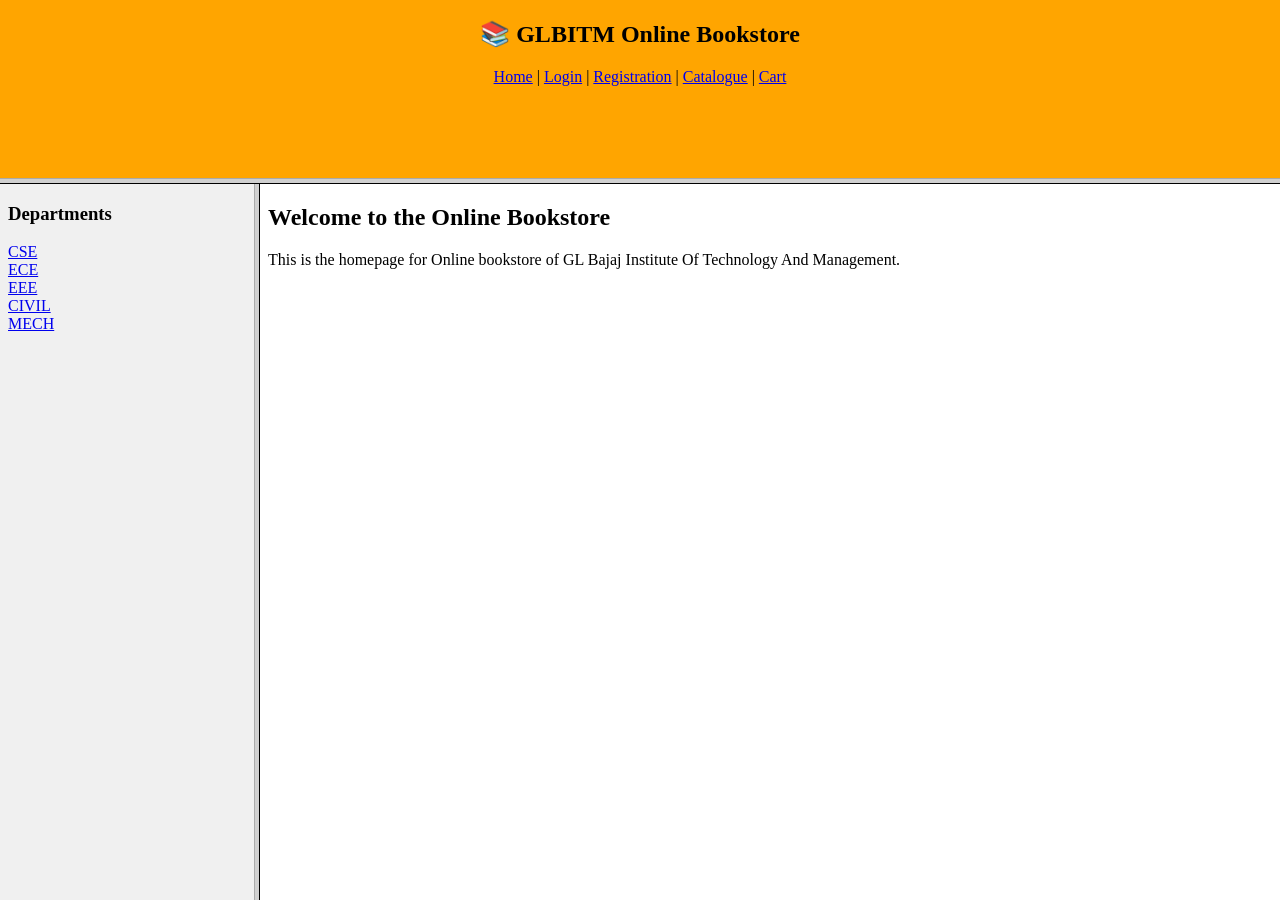
==== index.html @ 0122f527 "Add files via upload" ====
<!DOCTYPE html>
<html>
<head>
    <title>Online Bookstore - Homepage</title>
</head>
<frameset rows="20%,*">
    <!-- Top Frame -->
    <frame src="top.html" name="topFrame" scrolling="no" noresize>

    <!-- Below frames -->
    <frameset cols="20%,*">
        <frame src="left.html" name="leftFrame">
        <frame src="main.html" name="mainFrame">
    </frameset>
</frameset>
</html>
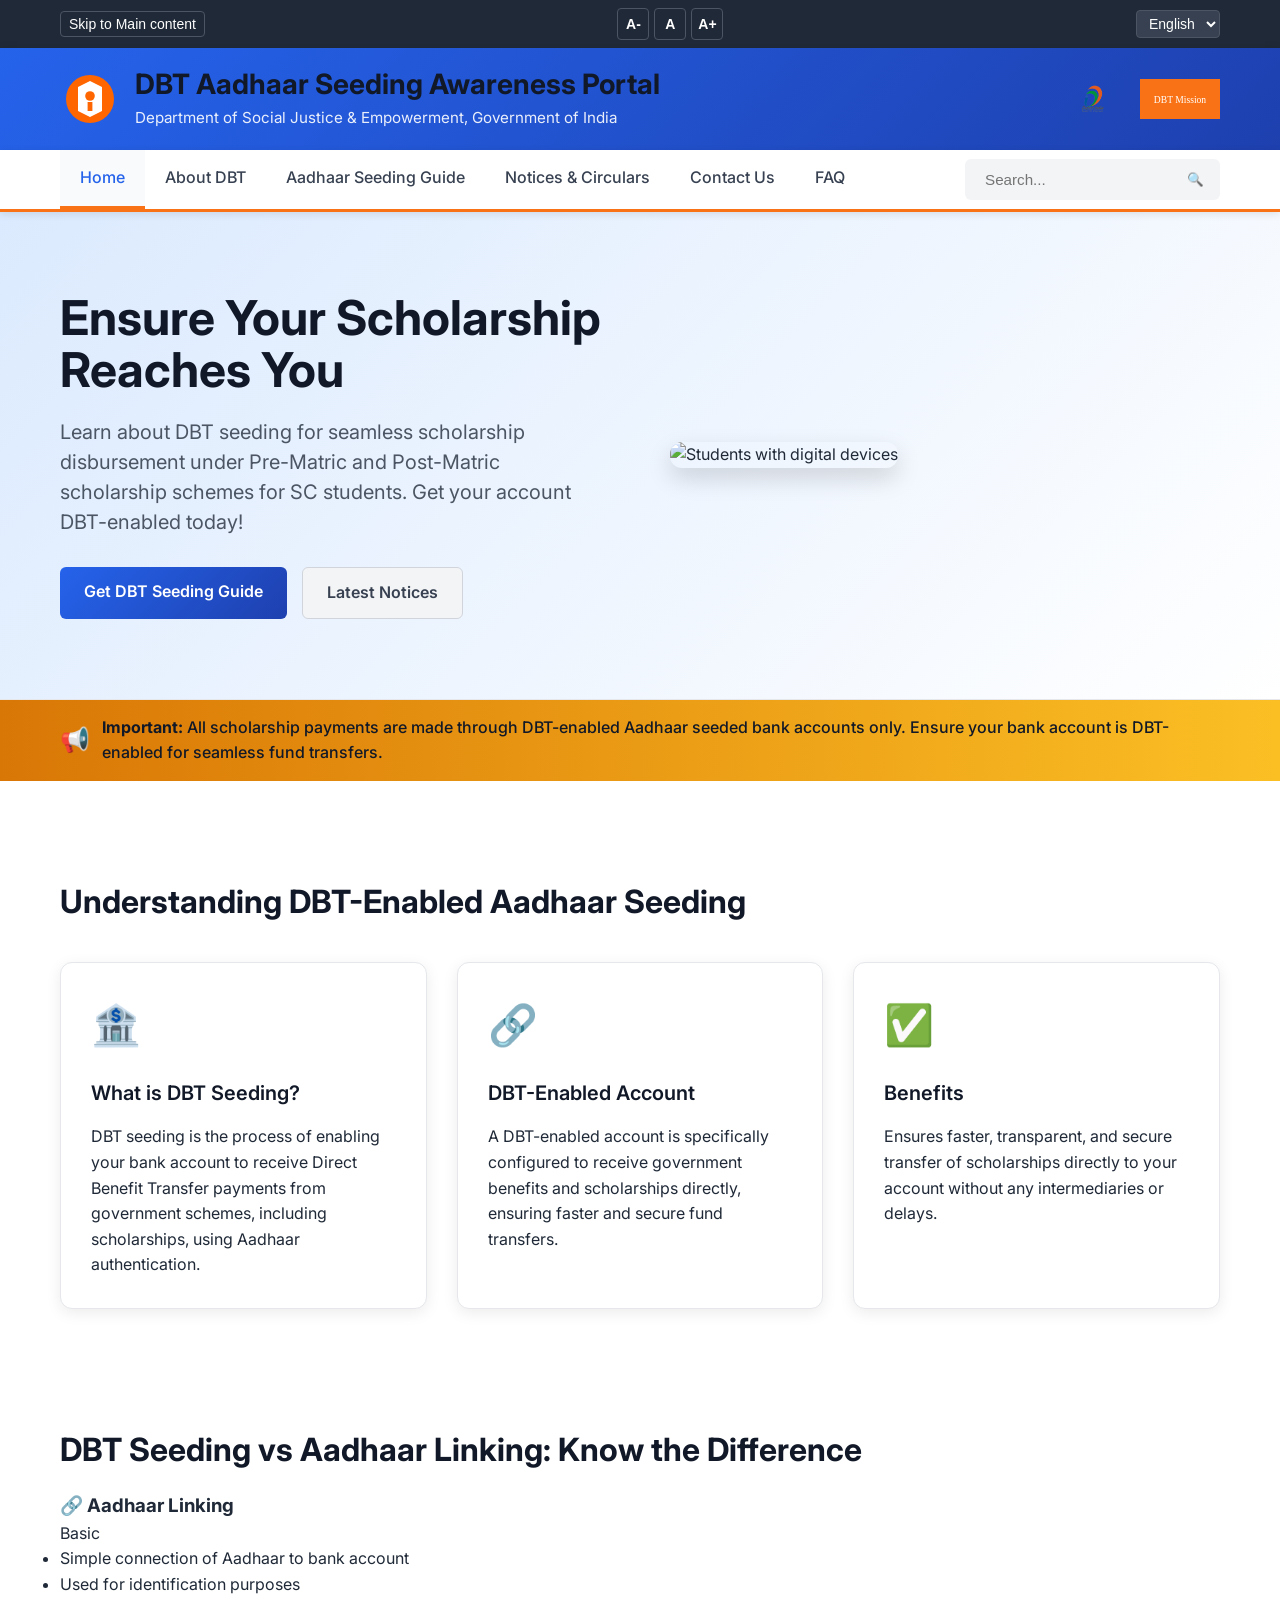
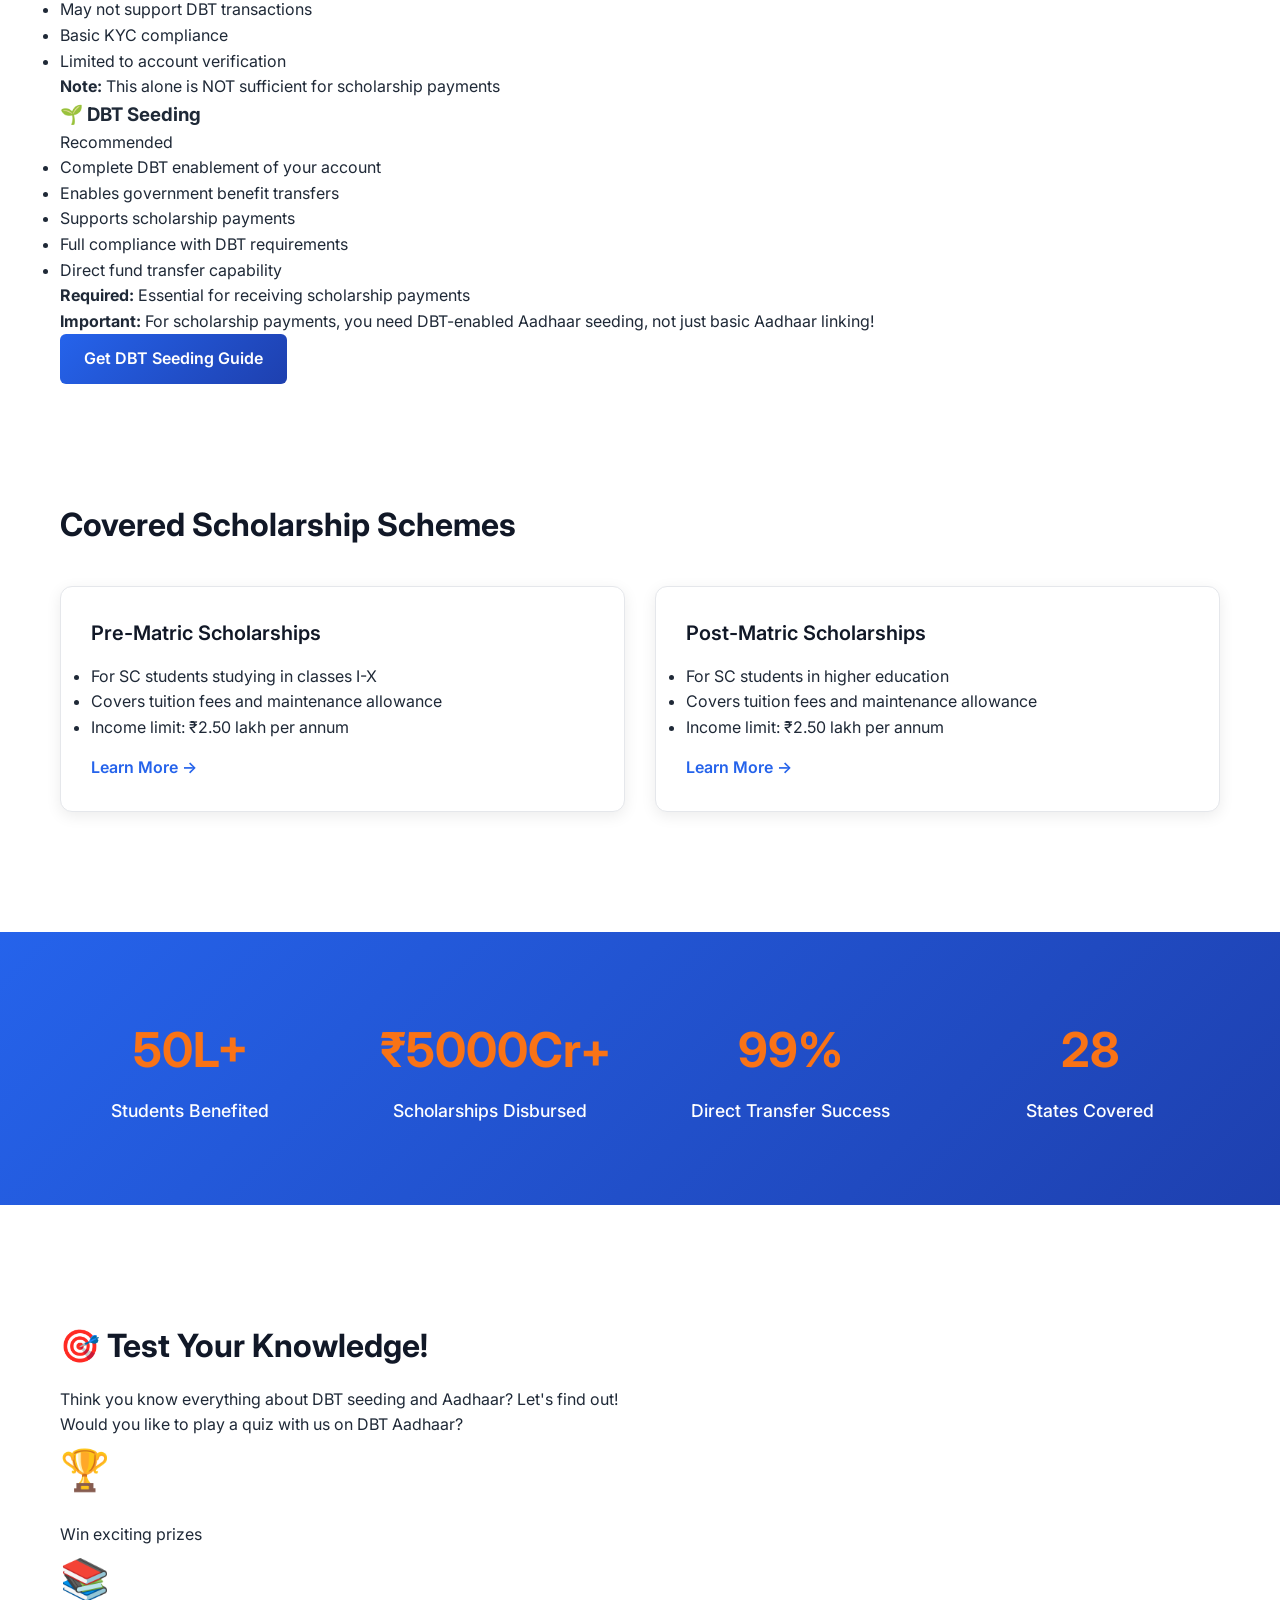
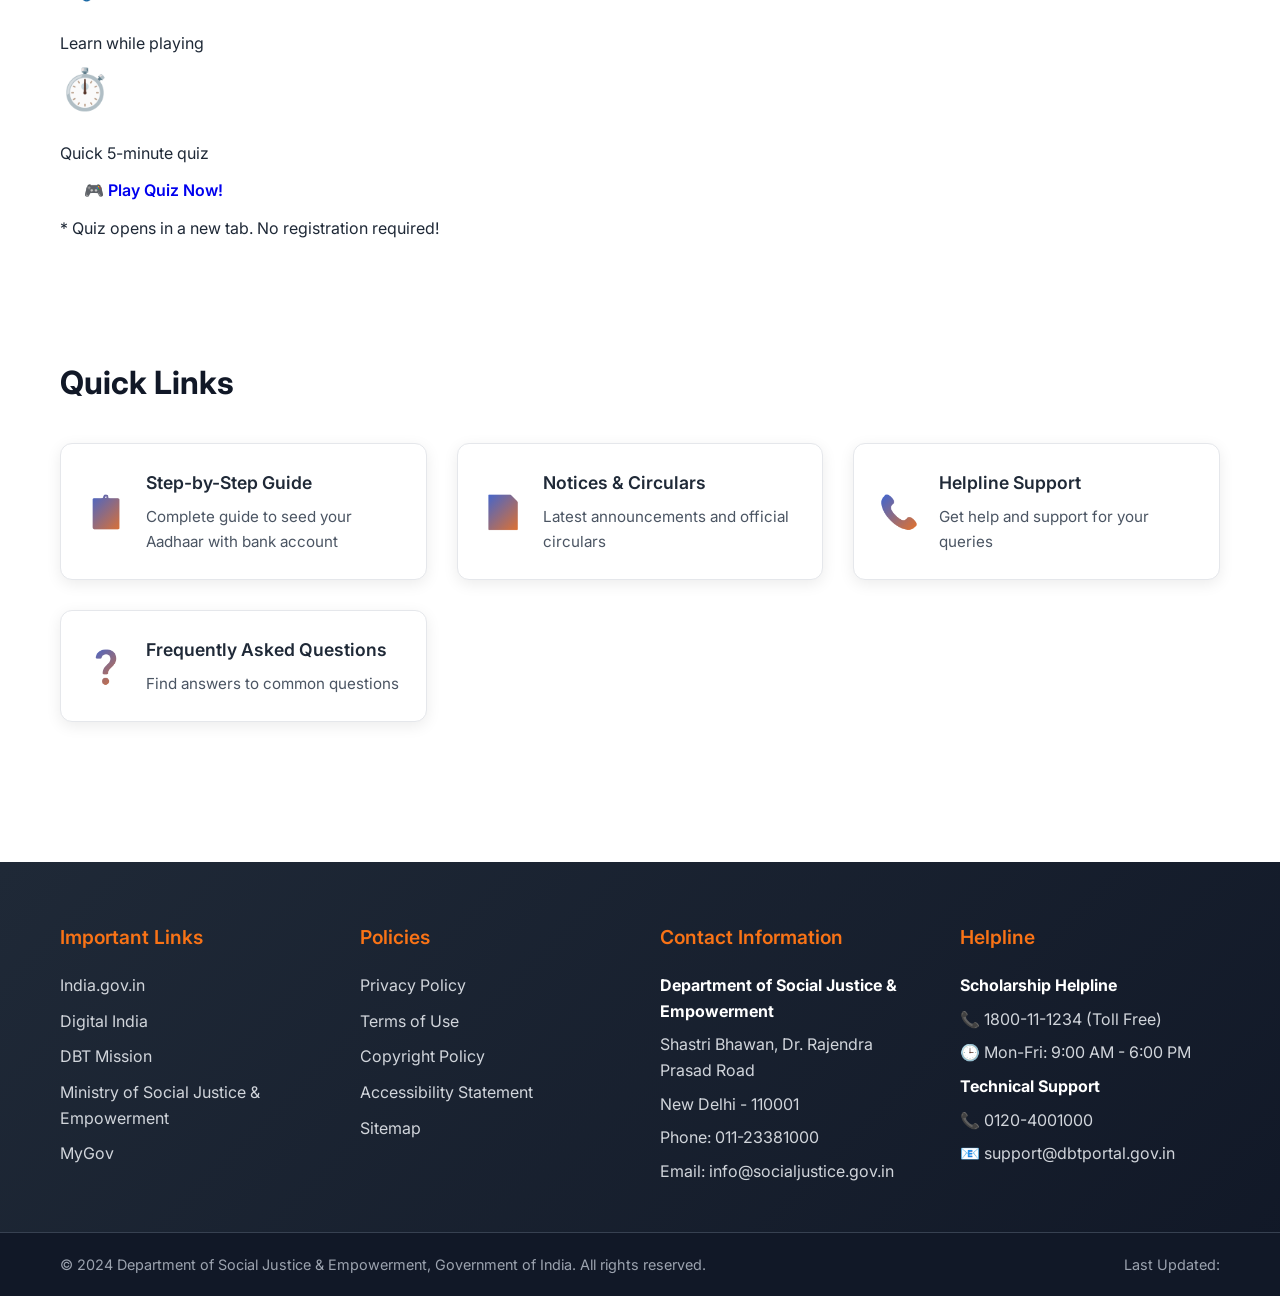
==== commit d18e9706: "Add files via upload" ====
--- a/index.html
+++ b/index.html
@@ -1,16 +1,369 @@
 <!DOCTYPE html>
-<html>
+<html lang="en">
 <head>
-    <title>Online Bookstore - Homepage</title>
+    <meta charset="UTF-8">
+    <meta name="viewport" content="width=device-width, initial-scale=1.0">
+    <title>DBT Aadhaar Seeding Awareness Portal | Department of Social Justice & Empowerment</title>
+    <link rel="stylesheet" href="styles.css">
+    <link href="https://fonts.googleapis.com/css2?family=Inter:wght@300;400;500;600;700&display=swap" rel="stylesheet">
+    <link rel="icon" href="data:image/svg+xml,<svg xmlns='http://www.w3.org/2000/svg' viewBox='0 0 100 100'><text y='.9em' font-size='90'>🏛️</text></svg>">
 </head>
-<frameset rows="20%,*">
-    <!-- Top Frame -->
-    <frame src="top.html" name="topFrame" scrolling="no" noresize>
-
-    <!-- Below frames -->
-    <frameset cols="20%,*">
-        <frame src="left.html" name="leftFrame">
-        <frame src="main.html" name="mainFrame">
-    </frameset>
-</frameset>
-</html>
+<body>
+    <!-- Accessibility Bar -->
+    <div class="accessibility-bar">
+        <div class="container">
+            <div class="accessibility-controls">
+                <button onclick="skipToContent()">Skip to Main content</button>
+                <div class="font-controls">
+                    <button onclick="changeFontSize('small')" class="font-btn">A-</button>
+                    <button onclick="changeFontSize('normal')" class="font-btn">A</button>
+                    <button onclick="changeFontSize('large')" class="font-btn">A+</button>
+                </div>
+                <div class="language-selector">
+                    <select onchange="translatePage(this.value)" id="languageSelect">
+                        <option value="en">English</option>
+                        <option value="hi">हिन्दी</option>
+                        <option value="bn">বাংলা</option>
+                        <option value="ta">தமிழ்</option>
+                    </select>
+                </div>
+            </div>
+        </div>
+    </div>
+
+    <!-- Header -->
+    <header class="main-header">
+        <div class="container">
+            <div class="header-content">
+                <div class="logo-section">
+                    <img src="data:image/svg+xml,<svg xmlns='http://www.w3.org/2000/svg' viewBox='0 0 100 100'><circle cx='50' cy='50' r='40' fill='%23ff6600'/><path d='M30 30 L50 20 L70 30 L70 70 L50 80 L30 70 Z' fill='white'/><circle cx='50' cy='45' r='8' fill='%23ff6600'/><rect x='46' y='55' width='8' height='15' fill='%23ff6600'/></svg>" alt="Emblem of India" class="emblem">
+                    <div class="site-title">
+                        <h1>DBT Aadhaar Seeding Awareness Portal</h1>
+                        <p>Department of Social Justice & Empowerment, Government of India</p>
+                    </div>
+                </div>
+                <div class="header-logos">
+                    <img src="digi.webp" alt="Digital India" class="gov-logo" style="height:40px;vertical-align:middle;margin-right:12px;">
+                    <img src="data:image/svg+xml,<svg xmlns='http://www.w3.org/2000/svg' viewBox='0 0 100 50'><rect width='100' height='50' fill='%23f97316'/><text x='50' y='30' text-anchor='middle' fill='white' font-size='12'>DBT Mission</text></svg>" alt="DBT Mission" class="gov-logo">
+                </div>
+            </div>
+        </div>
+    </header>
+
+    <!-- Navigation -->
+    <nav class="main-nav">
+        <div class="container">
+            <ul class="nav-links">
+                <li><a href="index.html" class="active">Home</a></li>
+                <li><a href="about.html">About DBT</a></li>
+                <li><a href="guide.html">Aadhaar Seeding Guide</a></li>
+                <li><a href="notices.html">Notices & Circulars</a></li>
+                <li><a href="contact.html">Contact Us</a></li>
+                <li><a href="faq.html">FAQ</a></li>
+            </ul>
+            <div class="search-container">
+                <input type="text" id="searchInput" placeholder="Search..." onkeypress="handleSearch(event)">
+                <button onclick="performSearch()">🔍</button>
+            </div>
+        </div>
+    </nav>
+
+    <!-- Main Content -->
+    <main id="main-content" class="main-content">
+        <!-- Hero Section -->
+        <section class="hero-section">
+            <div class="container">
+                <div class="hero-content">
+                    <div class="hero-text">
+                        <h1>Ensure Your Scholarship Reaches You</h1>
+                        <p class="hero-subtitle">Learn about DBT seeding for seamless scholarship disbursement under Pre-Matric and Post-Matric scholarship schemes for SC students. Get your account DBT-enabled today!</p>
+                        <div class="hero-buttons">
+                            <a href="guide.html" class="btn btn-primary">Get DBT Seeding Guide</a>
+                            <a href="notices.html" class="btn btn-secondary">Latest Notices</a>
+                        </div>
+                    </div>
+                    <div class="hero-image">
+                        <img src="https://images.pexels.com/photos/5428836/pexels-photo-5428836.jpeg?auto=compress&cs=tinysrgb&w=600" alt="Students with digital devices" class="hero-img">
+                    </div>
+                </div>
+            </div>
+        </section>
+
+        <!-- Important Notice -->
+        <section class="notice-banner">
+            <div class="container">
+                <div class="notice-content">
+                    <span class="notice-icon">📢</span>
+                    <div class="notice-text">
+                        <strong>Important:</strong> All scholarship payments are made through DBT-enabled Aadhaar seeded bank accounts only. Ensure your bank account is DBT-enabled for seamless fund transfers.
+                    </div>
+                </div>
+            </div>
+        </section>
+
+        <!-- Key Information -->
+        <section class="key-info-section">
+            <div class="container">
+                <h2>Understanding DBT-Enabled Aadhaar Seeding</h2>
+                <div class="info-grid">
+                    <div class="info-card">
+                        <div class="card-icon">🏦</div>
+                        <h3>What is DBT Seeding?</h3>
+                        <p>DBT seeding is the process of enabling your bank account to receive Direct Benefit Transfer payments from government schemes, including scholarships, using Aadhaar authentication.</p>
+                    </div>
+                    <div class="info-card">
+                        <div class="card-icon">🔗</div>
+                        <h3>DBT-Enabled Account</h3>
+                        <p>A DBT-enabled account is specifically configured to receive government benefits and scholarships directly, ensuring faster and secure fund transfers.</p>
+                    </div>
+                    <div class="info-card">
+                        <div class="card-icon">✅</div>
+                        <h3>Benefits</h3>
+                        <p>Ensures faster, transparent, and secure transfer of scholarships directly to your account without any intermediaries or delays.</p>
+                    </div>
+                </div>
+            </div>
+        </section>
+
+        <!-- Comparison Section -->
+        <section class="comparison-section">
+            <div class="container">
+                <h2>DBT Seeding vs Aadhaar Linking: Know the Difference</h2>
+                <div class="comparison-grid">
+                    <div class="comparison-card">
+                        <div class="comparison-header">
+                            <h3>🔗 Aadhaar Linking</h3>
+                            <span class="comparison-badge basic">Basic</span>
+                        </div>
+                        <div class="comparison-content">
+                            <ul>
+                                <li>Simple connection of Aadhaar to bank account</li>
+                                <li>Used for identification purposes</li>
+                                <li>May not support DBT transactions</li>
+                                <li>Basic KYC compliance</li>
+                                <li>Limited to account verification</li>
+                            </ul>
+                            <div class="comparison-note">
+                                <strong>Note:</strong> This alone is NOT sufficient for scholarship payments
+                            </div>
+                        </div>
+                    </div>
+                    <div class="comparison-card featured">
+                        <div class="comparison-header">
+                            <h3>🌱 DBT Seeding</h3>
+                            <span class="comparison-badge recommended">Recommended</span>
+                        </div>
+                        <div class="comparison-content">
+                            <ul>
+                                <li>Complete DBT enablement of your account</li>
+                                <li>Enables government benefit transfers</li>
+                                <li>Supports scholarship payments</li>
+                                <li>Full compliance with DBT requirements</li>
+                                <li>Direct fund transfer capability</li>
+                            </ul>
+                            <div class="comparison-note">
+                                <strong>Required:</strong> Essential for receiving scholarship payments
+                            </div>
+                        </div>
+                    </div>
+                </div>
+                <div class="comparison-cta">
+                    <p><strong>Important:</strong> For scholarship payments, you need DBT-enabled Aadhaar seeding, not just basic Aadhaar linking!</p>
+                    <a href="guide.html" class="btn btn-primary">Get DBT Seeding Guide</a>
+                </div>
+            </div>
+        </section>
+
+        <!-- Scholarship Schemes -->
+        <section class="schemes-section">
+            <div class="container">
+                <h2>Covered Scholarship Schemes</h2>
+                <div class="schemes-grid">
+                    <div class="scheme-card">
+                        <h3>Pre-Matric Scholarships</h3>
+                        <ul>
+                            <li>For SC students studying in classes I-X</li>
+                            <li>Covers tuition fees and maintenance allowance</li>
+                            <li>Income limit: ₹2.50 lakh per annum</li>
+                        </ul>
+                        <a href="guide.html" class="scheme-link">Learn More →</a>
+                    </div>
+                    <div class="scheme-card">
+                        <h3>Post-Matric Scholarships</h3>
+                        <ul>
+                            <li>For SC students in higher education</li>
+                            <li>Covers tuition fees and maintenance allowance</li>
+                            <li>Income limit: ₹2.50 lakh per annum</li>
+                        </ul>
+                        <a href="guide.html" class="scheme-link">Learn More →</a>
+                    </div>
+                </div>
+            </div>
+        </section>
+
+        <!-- Statistics -->
+        <section class="stats-section">
+            <div class="container">
+                <div class="stats-grid">
+                    <div class="stat-item">
+                        <div class="stat-number">50L+</div>
+                        <div class="stat-label">Students Benefited</div>
+                    </div>
+                    <div class="stat-item">
+                        <div class="stat-number">₹5000Cr+</div>
+                        <div class="stat-label">Scholarships Disbursed</div>
+                    </div>
+                    <div class="stat-item">
+                        <div class="stat-number">99%</div>
+                        <div class="stat-label">Direct Transfer Success</div>
+                    </div>
+                    <div class="stat-item">
+                        <div class="stat-number">28</div>
+                        <div class="stat-label">States Covered</div>
+                    </div>
+                </div>
+            </div>
+        </section>
+
+        <!-- Fun Quiz Section -->
+        <section class="quiz-section">
+            <div class="container">
+                <div class="quiz-content">
+                        <h2>🎯 Test Your Knowledge!</h2>
+                        <p>Think you know everything about DBT seeding and Aadhaar? Let's find out!</p>
+                        <p class="quiz-subtitle">Would you like to play a quiz with us on DBT Aadhaar?</p>
+                        <div class="quiz-features">
+                            <div class="feature-item">
+                                <span class="feature-icon">🏆</span>
+                    <div class="quiz-action">
+                                <span>Win exciting prizes</span>
+                            </div>
+                            <div class="feature-item">
+                                <span class="feature-icon">📚</span>
+                                <span>Learn while playing</span>
+                            </div>
+                            <div class="feature-item">
+                                <span class="feature-icon">⏱️</span>
+                                <span>Quick 5-minute quiz</span>
+                            </div>
+                        </div>
+                    </div>
+                    <div class="quiz-action">
+                        <a href="quiz.html" target="_blank" class="btn btn-quiz">
+                            <span class="btn-icon">🎮</span>
+                            <span class="btn-text">Play Quiz Now!</span>
+                        </a>
+                        <p class="quiz-note">* Quiz opens in a new tab. No registration required!</p>
+                    </div>
+                </div>
+            </div>
+        </section>
+
+        <!-- Quick Links -->
+        <section class="quick-links-section">
+            <div class="container">
+                <h2>Quick Links</h2>
+                <div class="links-grid">
+                    <a href="guide.html" class="quick-link">
+                        <div class="link-icon">📋</div>
+                        <div class="link-content">
+                            <h3>Step-by-Step Guide</h3>
+                            <p>Complete guide to seed your Aadhaar with bank account</p>
+                        </div>
+                    </a>
+                    <a href="notices.html" class="quick-link">
+                        <div class="link-icon">📄</div>
+                        <div class="link-content">
+                            <h3>Notices & Circulars</h3>
+                            <p>Latest announcements and official circulars</p>
+                        </div>
+                    </a>
+                    <a href="contact.html" class="quick-link">
+                        <div class="link-icon">📞</div>
+                        <div class="link-content">
+                            <h3>Helpline Support</h3>
+                            <p>Get help and support for your queries</p>
+                        </div>
+                    </a>
+                    <a href="faq.html" class="quick-link">
+                        <div class="link-icon">❓</div>
+                        <div class="link-content">
+                            <h3>Frequently Asked Questions</h3>
+                            <p>Find answers to common questions</p>
+                        </div>
+                    </a>
+                </div>
+            </div>
+        </section>
+        <!-- Chatbot Integration -->
+    <script src="https://www.gstatic.com/dialogflow-console/fast/messenger/bootstrap.js?v=1"></script>
+<df-messenger
+  intent="WELCOME"
+  chat-title="DBT_BOT"
+  agent-id="0afcacfc-bba6-404a-b5b9-d76e08e4daf5"
+  language-code="en"
+></df-messenger>
+    </main>
+    
+    <!-- Footer -->
+    <footer class="main-footer">
+        <div class="footer-top">
+            <div class="container">
+                <div class="footer-grid">
+                    <div class="footer-section">
+                        <h3>Important Links</h3>
+                        <ul>
+                            <li><a href="https://www.india.gov.in">India.gov.in</a></li>
+                            <li><a href="https://digitalindia.gov.in">Digital India</a></li>
+                            <li><a href="https://dbtbharat.gov.in">DBT Mission</a></li>
+                            <li><a href="https://socialjustice.gov.in">Ministry of Social Justice & Empowerment</a></li>
+                            <li><a href="https://www.mygov.in">MyGov</a></li>
+                        </ul>
+                    </div>
+                    <div class="footer-section">
+                        <h3>Policies</h3>
+                        <ul>
+                            <li><a href="#">Privacy Policy</a></li>
+                            <li><a href="#">Terms of Use</a></li>
+                            <li><a href="#">Copyright Policy</a></li>
+                            <li><a href="#">Accessibility Statement</a></li>
+                            <li><a href="#">Sitemap</a></li>
+                        </ul>
+                    </div>
+                    <div class="footer-section">
+                        <h3>Contact Information</h3>
+                        <div class="contact-info">
+                            <p><strong>Department of Social Justice & Empowerment</strong></p>
+                            <p>Shastri Bhawan, Dr. Rajendra Prasad Road</p>
+                            <p>New Delhi - 110001</p>
+                            <p>Phone: 011-23381000</p>
+                            <p>Email: info@socialjustice.gov.in</p>
+                        </div>
+                    </div>
+                    <div class="footer-section">
+                        <h3>Helpline</h3>
+                        <div class="helpline-info">
+                            <p><strong>Scholarship Helpline</strong></p>
+                            <p>📞 1800-11-1234 (Toll Free)</p>
+                            <p>🕒 Mon-Fri: 9:00 AM - 6:00 PM</p>
+                            <p><strong>Technical Support</strong></p>
+                            <p>📞 0120-4001000</p>
+                            <p>📧 support@dbtportal.gov.in</p>
+                        </div>
+                    </div>
+                </div>
+            </div>
+        </div>
+        <div class="footer-bottom">
+            <div class="container">
+                <div class="footer-bottom-content">
+                    <p>&copy; 2024 Department of Social Justice & Empowerment, Government of India. All rights reserved.</p>
+                    <p>Last Updated: <span id="lastUpdated"></span></p>
+                </div>
+            </div>
+        </div>
+    </footer>
+
+    <script src="script.js"></script>
+</body>
+</html>
--- a/styles.css
+++ b/styles.css
@@ -0,0 +1,1759 @@
+/* Reset and Base Styles */
+* {
+    margin: 0;
+    padding: 0;
+    box-sizing: border-box;
+}
+
+:root {
+    --primary-blue: #2563eb;
+    --primary-orange: #f97316;
+    --dark-blue: #1e40af;
+    --light-blue: #dbeafe;
+    --success-green: #059669;
+    --warning-yellow: #d97706;
+    --error-red: #dc2626;
+    --gray-50: #f9fafb;
+    --gray-100: #f3f4f6;
+    --gray-200: #e5e7eb;
+    --gray-300: #d1d5db;
+    --gray-400: #9ca3af;
+    --gray-500: #6b7280;
+    --gray-600: #4b5563;
+    --gray-700: #374151;
+    --gray-800: #1f2937;
+    --gray-900: #111827;
+}
+
+html {
+    scroll-behavior: smooth;
+    font-size: 16px;
+}
+
+body {
+    font-family: 'Inter', -apple-system, BlinkMacSystemFont, 'Segoe UI', Roboto, sans-serif;
+    line-height: 1.6;
+    color: var(--gray-800);
+    background-color: #ffffff;
+    font-size: 1rem;
+    transition: font-size 0.3s ease;
+}
+
+/* Font Size Controls */
+body.font-small { font-size: 0.875rem; }
+body.font-normal { font-size: 1rem; }
+body.font-large { font-size: 1.125rem; }
+
+.container {
+    max-width: 1200px;
+    margin: 0 auto;
+    padding: 0 20px;
+}
+
+/* Accessibility Bar */
+.accessibility-bar {
+    background-color: var(--gray-800);
+    color: white;
+    padding: 8px 0;
+    font-size: 0.875rem;
+}
+
+.accessibility-controls {
+    display: flex;
+    justify-content: space-between;
+    align-items: center;
+    flex-wrap: wrap;
+    gap: 15px;
+}
+
+.accessibility-controls button {
+    background: none;
+    border: 1px solid var(--gray-600);
+    color: white;
+    padding: 4px 8px;
+    cursor: pointer;
+    border-radius: 4px;
+    font-size: 0.875rem;
+    transition: all 0.3s ease;
+}
+
+.accessibility-controls button:hover {
+    background-color: var(--gray-700);
+}
+
+.font-controls {
+    display: flex;
+    gap: 5px;
+}
+
+.font-btn {
+    width: 32px;
+    height: 32px;
+    display: flex;
+    align-items: center;
+    justify-content: center;
+    font-weight: 600;
+}
+
+.language-selector select {
+    background-color: var(--gray-700);
+    border: 1px solid var(--gray-600);
+    color: white;
+    padding: 4px 8px;
+    border-radius: 4px;
+    font-size: 0.875rem;
+}
+
+/* Header */
+.main-header {
+    background: linear-gradient(135deg, var(--primary-blue) 0%, var(--dark-blue) 100%);
+    color: white;
+    padding: 20px 0;
+    box-shadow: 0 2px 10px rgba(0,0,0,0.1);
+}
+
+.header-content {
+    display: flex;
+    justify-content: space-between;
+    align-items: center;
+    flex-wrap: wrap;
+    gap: 20px;
+}
+
+.logo-section {
+    display: flex;
+    align-items: center;
+    gap: 15px;
+}
+
+.emblem {
+    width: 60px;
+    height: 60px;
+    object-fit: contain;
+}
+
+.site-title h1 {
+    font-size: 1.75rem;
+    font-weight: 700;
+    margin-bottom: 4px;
+    line-height: 1.2;
+}
+
+.site-title p {
+    font-size: 0.95rem;
+    opacity: 0.9;
+    font-weight: 400;
+}
+
+.header-logos {
+    display: flex;
+    gap: 15px;
+    align-items: center;
+}
+
+.gov-logo {
+    height: 40px;
+    object-fit: contain;
+}
+
+/* Navigation */
+.main-nav {
+    background-color: white;
+    border-bottom: 3px solid var(--primary-orange);
+    box-shadow: 0 2px 8px rgba(0,0,0,0.1);
+    position: sticky;
+    top: 0;
+    z-index: 100;
+}
+
+.main-nav .container {
+    display: flex;
+    justify-content: space-between;
+    align-items: center;
+    padding: 0 20px;
+}
+
+.nav-links {
+    display: flex;
+    list-style: none;
+    margin: 0;
+    padding: 0;
+}
+
+.nav-links li {
+    position: relative;
+}
+
+.nav-links a {
+    display: block;
+    padding: 15px 20px;
+    text-decoration: none;
+    color: var(--gray-700);
+    font-weight: 500;
+    transition: all 0.3s ease;
+    border-bottom: 3px solid transparent;
+}
+
+.nav-links a:hover,
+.nav-links a.active {
+    color: var(--primary-blue);
+    border-bottom-color: var(--primary-orange);
+    background-color: var(--gray-50);
+}
+
+.search-container {
+    display: flex;
+    align-items: center;
+    background-color: var(--gray-100);
+    border-radius: 6px;
+    padding: 8px 12px;
+    min-width: 250px;
+}
+
+.search-container input {
+    border: none;
+    background: none;
+    outline: none;
+    flex: 1;
+    padding: 4px 8px;
+    font-size: 0.95rem;
+}
+
+.search-container button {
+    background: none;
+    border: none;
+    cursor: pointer;
+    padding: 4px;
+    color: var(--gray-600);
+}
+
+/* Breadcrumb */
+.breadcrumb {
+    background-color: var(--gray-100);
+    padding: 12px 0;
+    font-size: 0.875rem;
+}
+
+.breadcrumb a {
+    color: var(--primary-blue);
+    text-decoration: none;
+}
+
+.breadcrumb a:hover {
+    text-decoration: underline;
+}
+
+/* Main Content */
+.main-content {
+    min-height: 60vh;
+    padding: 0;
+}
+
+/* Hero Section */
+.hero-section {
+    background: linear-gradient(135deg, var(--light-blue) 0%, #ffffff 100%);
+    padding: 80px 0;
+    border-bottom: 1px solid var(--gray-200);
+}
+
+.hero-content {
+    display: grid;
+    grid-template-columns: 1fr 1fr;
+    gap: 60px;
+    align-items: center;
+}
+
+.hero-text h1 {
+    font-size: 3rem;
+    font-weight: 700;
+    color: var(--gray-900);
+    margin-bottom: 20px;
+    line-height: 1.1;
+}
+
+.hero-subtitle {
+    font-size: 1.25rem;
+    color: var(--gray-600);
+    margin-bottom: 30px;
+    line-height: 1.5;
+}
+
+.hero-buttons {
+    display: flex;
+    gap: 15px;
+    flex-wrap: wrap;
+}
+
+.hero-img {
+    width: 100%;
+    height: auto;
+    border-radius: 12px;
+    box-shadow: 0 10px 25px rgba(0,0,0,0.15);
+}
+
+/* Notice Banner */
+.notice-banner {
+    background: linear-gradient(90deg, var(--warning-yellow) 0%, #fbbf24 100%);
+    padding: 15px 0;
+    margin-bottom: 40px;
+}
+
+.notice-content {
+    display: flex;
+    align-items: center;
+    gap: 12px;
+    color: var(--gray-900);
+}
+
+.notice-icon {
+    font-size: 1.5rem;
+}
+
+.notice-text {
+    flex: 1;
+    font-weight: 500;
+}
+
+/* Buttons */
+.btn {
+    display: inline-block;
+    padding: 12px 24px;
+    border-radius: 6px;
+    text-decoration: none;
+    font-weight: 600;
+    text-align: center;
+    cursor: pointer;
+    border: none;
+    transition: all 0.3s ease;
+    font-size: 1rem;
+}
+
+.btn-primary {
+    background: linear-gradient(135deg, var(--primary-blue) 0%, var(--dark-blue) 100%);
+    color: white;
+}
+
+.btn-primary:hover {
+    transform: translateY(-2px);
+    box-shadow: 0 8px 20px rgba(37,99,235,0.3);
+}
+
+.btn-secondary {
+    background-color: var(--gray-100);
+    color: var(--gray-700);
+    border: 1px solid var(--gray-300);
+}
+
+.btn-secondary:hover {
+    background-color: var(--gray-200);
+    transform: translateY(-1px);
+}
+
+.btn-outline {
+    background: none;
+    color: var(--primary-blue);
+    border: 2px solid var(--primary-blue);
+}
+
+.btn-outline:hover {
+    background-color: var(--primary-blue);
+    color: white;
+}
+
+/* Cards and Grids */
+.info-grid,
+.schemes-grid,
+.features-grid,
+.links-grid {
+    display: grid;
+    gap: 30px;
+    margin-top: 40px;
+}
+
+.info-grid {
+    grid-template-columns: repeat(auto-fit, minmax(300px, 1fr));
+}
+
+.schemes-grid {
+    grid-template-columns: repeat(auto-fit, minmax(400px, 1fr));
+}
+
+.features-grid {
+    grid-template-columns: repeat(auto-fit, minmax(250px, 1fr));
+}
+
+.links-grid {
+    grid-template-columns: repeat(auto-fit, minmax(280px, 1fr));
+}
+
+.info-card,
+.scheme-card,
+.feature-card {
+    background: white;
+    border-radius: 12px;
+    padding: 30px;
+    box-shadow: 0 4px 15px rgba(0,0,0,0.08);
+    transition: all 0.3s ease;
+    border: 1px solid var(--gray-200);
+}
+
+.info-card:hover,
+.scheme-card:hover,
+.feature-card:hover {
+    transform: translateY(-4px);
+    box-shadow: 0 8px 25px rgba(0,0,0,0.12);
+}
+
+.card-icon,
+.feature-icon {
+    font-size: 2.5rem;
+    margin-bottom: 20px;
+    display: block;
+}
+
+.info-card h3,
+.scheme-card h3,
+.feature-card h3 {
+    font-size: 1.25rem;
+    font-weight: 600;
+    color: var(--gray-900);
+    margin-bottom: 15px;
+}
+
+.scheme-link {
+    display: inline-block;
+    color: var(--primary-blue);
+    font-weight: 600;
+    text-decoration: none;
+    margin-top: 15px;
+    transition: color 0.3s ease;
+}
+
+.scheme-link:hover {
+    color: var(--dark-blue);
+}
+
+/* Statistics Section */
+.stats-section {
+    background: linear-gradient(135deg, var(--primary-blue) 0%, var(--dark-blue) 100%);
+    color: white;
+    padding: 60px 0;
+    margin: 60px 0;
+}
+
+.stats-grid {
+    display: grid;
+    grid-template-columns: repeat(auto-fit, minmax(200px, 1fr));
+    gap: 40px;
+    text-align: center;
+}
+
+.stat-item {
+    padding: 20px;
+}
+
+.stat-number {
+    font-size: 3rem;
+    font-weight: 700;
+    color: var(--primary-orange);
+    margin-bottom: 8px;
+}
+
+.stat-label {
+    font-size: 1.1rem;
+    font-weight: 500;
+}
+
+/* Quick Links */
+.quick-link {
+    display: flex;
+    align-items: center;
+    gap: 20px;
+    padding: 25px;
+    background: white;
+    border-radius: 12px;
+    box-shadow: 0 4px 15px rgba(0,0,0,0.08);
+    text-decoration: none;
+    color: var(--gray-800);
+    transition: all 0.3s ease;
+    border: 1px solid var(--gray-200);
+}
+
+.quick-link:hover {
+    transform: translateY(-3px);
+    box-shadow: 0 8px 25px rgba(0,0,0,0.12);
+    color: var(--gray-800);
+}
+
+.link-icon {
+    font-size: 2rem;
+    background: linear-gradient(135deg, var(--primary-blue) 0%, var(--primary-orange) 100%);
+    -webkit-background-clip: text;
+    -webkit-text-fill-color: transparent;
+    background-clip: text;
+    flex-shrink: 0;
+}
+
+.link-content h3 {
+    font-size: 1.1rem;
+    font-weight: 600;
+    margin-bottom: 8px;
+}
+
+.link-content p {
+    color: var(--gray-600);
+    font-size: 0.95rem;
+}
+
+/* Section Headers */
+h1, h2 {
+    color: var(--gray-900);
+    font-weight: 700;
+    margin-bottom: 20px;
+}
+
+h1 {
+    font-size: 2.5rem;
+    line-height: 1.2;
+}
+
+h2 {
+    font-size: 2rem;
+    line-height: 1.3;
+}
+
+section {
+    padding: 60px 0;
+}
+
+.key-info-section,
+.schemes-section,
+.quick-links-section {
+    padding: 60px 0;
+}
+
+/* Guide Page Styles */
+.guide-header {
+    text-align: center;
+    margin-bottom: 50px;
+}
+
+.guide-subtitle {
+    font-size: 1.2rem;
+    color: var(--gray-600);
+    max-width: 800px;
+    margin: 0 auto;
+}
+
+.important-box {
+    background: linear-gradient(135deg, #fef3c7 0%, #fed7aa 100%);
+    border: 1px solid #f59e0b;
+    border-radius: 12px;
+    padding: 30px;
+    margin: 40px 0;
+}
+
+.important-box h3 {
+    color: var(--warning-yellow);
+    font-size: 1.3rem;
+    margin-bottom: 15px;
+}
+
+.steps-container {
+    margin: 50px 0;
+}
+
+.step-item {
+    display: flex;
+    gap: 25px;
+    margin-bottom: 40px;
+    padding: 30px;
+    background: white;
+    border-radius: 12px;
+    box-shadow: 0 4px 15px rgba(0,0,0,0.08);
+    border: 1px solid var(--gray-200);
+}
+
+.step-number {
+    width: 50px;
+    height: 50px;
+    background: linear-gradient(135deg, var(--primary-blue) 0%, var(--primary-orange) 100%);
+    color: white;
+    border-radius: 50%;
+    display: flex;
+    align-items: center;
+    justify-content: center;
+    font-size: 1.5rem;
+    font-weight: 700;
+    flex-shrink: 0;
+}
+
+.step-content h3 {
+    font-size: 1.3rem;
+    color: var(--gray-900);
+    margin-bottom: 15px;
+}
+
+/* Alternative Methods and Verification */
+.alternative-methods,
+.verification-section {
+    margin: 60px 0;
+}
+
+.method-card,
+.verify-card {
+    background: white;
+    border-radius: 12px;
+    padding: 30px;
+    margin-bottom: 20px;
+    box-shadow: 0 4px 15px rgba(0,0,0,0.08);
+    border: 1px solid var(--gray-200);
+}
+
+.method-card h3,
+.verify-card h3 {
+    color: var(--primary-blue);
+    font-size: 1.2rem;
+    margin-bottom: 15px;
+}
+
+.verification-methods {
+    display: grid;
+    grid-template-columns: repeat(auto-fit, minmax(300px, 1fr));
+    gap: 25px;
+    margin-top: 30px;
+}
+
+/* Accordion Styles */
+.issue-accordion {
+    margin-top: 30px;
+}
+
+.accordion-item {
+    border: 1px solid var(--gray-200);
+    border-radius: 8px;
+    margin-bottom: 10px;
+    overflow: hidden;
+}
+
+.accordion-header {
+    padding: 20px;
+    background-color: var(--gray-50);
+    cursor: pointer;
+    display: flex;
+    justify-content: space-between;
+    align-items: center;
+    transition: background-color 0.3s ease;
+}
+
+.accordion-header:hover {
+    background-color: var(--gray-100);
+}
+
+.accordion-header h3 {
+    font-size: 1.1rem;
+    margin: 0;
+    color: var(--gray-800);
+}
+
+.accordion-icon {
+    font-size: 1.5rem;
+    font-weight: 300;
+    color: var(--gray-500);
+    transition: transform 0.3s ease;
+}
+
+.accordion-item.active .accordion-icon {
+    transform: rotate(45deg);
+}
+
+.accordion-content {
+    padding: 0 20px;
+    max-height: 0;
+    overflow: hidden;
+    transition: max-height 0.3s ease, padding 0.3s ease;
+}
+
+.accordion-item.active .accordion-content {
+    max-height: 500px;
+    padding: 20px;
+}
+
+/* Help Section */
+.help-section {
+    margin-top: 60px;
+    text-align: center;
+}
+
+.help-cards {
+    display: grid;
+    grid-template-columns: repeat(auto-fit, minmax(250px, 1fr));
+    gap: 25px;
+    margin-top: 30px;
+}
+
+.help-card {
+    background: white;
+    border-radius: 12px;
+    padding: 30px;
+    box-shadow: 0 4px 15px rgba(0,0,0,0.08);
+    border: 1px solid var(--gray-200);
+    text-align: center;
+}
+
+.help-link {
+    display: inline-block;
+    color: var(--primary-blue);
+    text-decoration: none;
+    font-weight: 600;
+    margin-top: 10px;
+}
+
+/* Notices Page Styles */
+.notices-filter {
+    display: flex;
+    justify-content: space-between;
+    align-items: center;
+    margin-bottom: 40px;
+    padding: 20px;
+    background-color: var(--gray-50);
+    border-radius: 8px;
+    flex-wrap: wrap;
+    gap: 15px;
+}
+
+.filter-controls,
+.sort-controls {
+    display: flex;
+    gap: 15px;
+    align-items: center;
+}
+
+.filter-controls select,
+.sort-controls select {
+    padding: 8px 12px;
+    border: 1px solid var(--gray-300);
+    border-radius: 6px;
+    background-color: white;
+}
+
+.clear-btn {
+    padding: 8px 16px;
+    background-color: var(--gray-200);
+    border: 1px solid var(--gray-300);
+    border-radius: 6px;
+    cursor: pointer;
+    transition: background-color 0.3s ease;
+}
+
+.clear-btn:hover {
+    background-color: var(--gray-300);
+}
+
+.notice-item {
+    background: white;
+    border-radius: 12px;
+    padding: 30px;
+    margin-bottom: 20px;
+    box-shadow: 0 4px 15px rgba(0,0,0,0.08);
+    border: 1px solid var(--gray-200);
+    transition: all 0.3s ease;
+}
+
+.notice-item:hover {
+    transform: translateY(-2px);
+    box-shadow: 0 8px 25px rgba(0,0,0,0.12);
+}
+
+.notice-header {
+    display: flex;
+    justify-content: space-between;
+    align-items: center;
+    margin-bottom: 15px;
+    flex-wrap: wrap;
+    gap: 10px;
+}
+
+.notice-badge {
+    padding: 6px 12px;
+    border-radius: 20px;
+    font-size: 0.875rem;
+    font-weight: 600;
+    text-transform: uppercase;
+}
+
+.notice-badge.notice {
+    background-color: #dbeafe;
+    color: var(--primary-blue);
+}
+
+.notice-badge.circular {
+    background-color: #dcfce7;
+    color: var(--success-green);
+}
+
+.notice-badge.announcement {
+    background-color: #fed7aa;
+    color: var(--primary-orange);
+}
+
+.notice-badge.advisory {
+    background-color: #fce7f3;
+    color: #be185d;
+}
+
+.notice-date {
+    color: var(--gray-600);
+    font-size: 0.9rem;
+}
+
+.notice-title {
+    font-size: 1.3rem;
+    color: var(--gray-900);
+    margin-bottom: 10px;
+    font-weight: 600;
+}
+
+.notice-excerpt {
+    color: var(--gray-600);
+    line-height: 1.6;
+    margin-bottom: 20px;
+}
+
+.notice-actions {
+    display: flex;
+    gap: 15px;
+    flex-wrap: wrap;
+}
+
+.btn-download,
+.btn-view {
+    padding: 8px 16px;
+    border-radius: 6px;
+    border: none;
+    cursor: pointer;
+    font-weight: 500;
+    transition: all 0.3s ease;
+}
+
+.btn-download {
+    background-color: var(--primary-orange);
+    color: white;
+}
+
+.btn-download:hover {
+    background-color: #ea580c;
+}
+
+.btn-view {
+    background-color: var(--gray-100);
+    color: var(--gray-700);
+    border: 1px solid var(--gray-300);
+}
+
+.btn-view:hover {
+    background-color: var(--gray-200);
+}
+
+.load-more-section {
+    text-align: center;
+    margin-top: 40px;
+}
+
+.no-results {
+    text-align: center;
+    padding: 60px 20px;
+    color: var(--gray-600);
+}
+
+/* Contact Page Styles */
+.emergency-contact {
+    margin-bottom: 50px;
+}
+
+.emergency-card {
+    background: linear-gradient(135deg, #fee2e2 0%, #fecaca 100%);
+    border: 2px solid #f87171;
+    border-radius: 12px;
+    padding: 30px;
+    text-align: center;
+}
+
+.emergency-card h3 {
+    color: #dc2626;
+    font-size: 1.4rem;
+    margin-bottom: 10px;
+}
+
+.emergency-number {
+    font-size: 2.5rem;
+    font-weight: 700;
+    color: #dc2626;
+    margin: 15px 0;
+}
+
+.emergency-hours {
+    font-weight: 600;
+    color: #7f1d1d;
+}
+
+.contact-methods {
+    margin: 60px 0;
+}
+
+.contact-grid {
+    display: grid;
+    grid-template-columns: repeat(auto-fit, minmax(280px, 1fr));
+    gap: 30px;
+}
+
+.contact-card {
+    background: white;
+    border-radius: 12px;
+    padding: 30px;
+    box-shadow: 0 4px 15px rgba(0,0,0,0.08);
+    border: 1px solid var(--gray-200);
+    text-align: center;
+}
+
+.contact-icon {
+    font-size: 2.5rem;
+    margin-bottom: 20px;
+    display: block;
+    color: var(--primary-blue);
+}
+
+.contact-card h3 {
+    color: var(--gray-900);
+    font-size: 1.2rem;
+    margin-bottom: 15px;
+}
+
+.contact-details p {
+    margin-bottom: 8px;
+    color: var(--gray-600);
+}
+
+.contact-details strong {
+    color: var(--gray-900);
+}
+
+.chat-btn {
+    background-color: var(--success-green);
+    color: white;
+    border: none;
+    padding: 10px 20px;
+    border-radius: 6px;
+    cursor: pointer;
+    font-weight: 600;
+    transition: background-color 0.3s ease;
+    margin-top: 15px;
+}
+
+.chat-btn:hover {
+    background-color: #047857;
+}
+
+/* Form Styles */
+.contact-form-section {
+    margin: 60px 0;
+    background-color: var(--gray-50);
+    border-radius: 12px;
+    padding: 50px;
+}
+
+.form-container {
+    max-width: 800px;
+    margin: 0 auto;
+}
+
+.contact-form {
+    background: white;
+    padding: 40px;
+    border-radius: 12px;
+    box-shadow: 0 4px 15px rgba(0,0,0,0.08);
+}
+
+.form-row {
+    display: grid;
+    grid-template-columns: 1fr 1fr;
+    gap: 20px;
+    margin-bottom: 20px;
+}
+
+.form-group {
+    margin-bottom: 20px;
+}
+
+.form-group label {
+    display: block;
+    margin-bottom: 8px;
+    font-weight: 500;
+    color: var(--gray-700);
+}
+
+.form-group input,
+.form-group select,
+.form-group textarea {
+    width: 100%;
+    padding: 12px;
+    border: 1px solid var(--gray-300);
+    border-radius: 6px;
+    font-size: 1rem;
+    transition: border-color 0.3s ease;
+}
+
+.form-group input:focus,
+.form-group select:focus,
+.form-group textarea:focus {
+    outline: none;
+    border-color: var(--primary-blue);
+    box-shadow: 0 0 0 3px rgba(37,99,235,0.1);
+}
+
+.form-group small {
+    color: var(--gray-500);
+    font-size: 0.875rem;
+    margin-top: 5px;
+    display: block;
+}
+
+.checkbox-group {
+    display: flex;
+    align-items: center;
+    gap: 10px;
+}
+
+.checkbox-group input[type="checkbox"] {
+    width: auto;
+}
+
+.checkbox-group label {
+    margin: 0;
+    font-size: 0.95rem;
+}
+
+.checkbox-group a {
+    color: var(--primary-blue);
+    text-decoration: none;
+}
+
+.checkbox-group a:hover {
+    text-decoration: underline;
+}
+
+.submit-btn {
+    width: 100%;
+    font-size: 1.1rem;
+    padding: 15px;
+    margin-top: 20px;
+}
+
+/* Office and Regional Information */
+.office-addresses,
+.regional-offices {
+    margin: 60px 0;
+}
+
+.offices-grid,
+.regions-grid {
+    display: grid;
+    gap: 30px;
+    margin-top: 30px;
+}
+
+.offices-grid {
+    grid-template-columns: repeat(auto-fit, minmax(400px, 1fr));
+}
+
+.regions-grid {
+    grid-template-columns: repeat(auto-fit, minmax(280px, 1fr));
+}
+
+.office-card,
+.region-card {
+    background: white;
+    border-radius: 12px;
+    padding: 30px;
+    box-shadow: 0 4px 15px rgba(0,0,0,0.08);
+    border: 1px solid var(--gray-200);
+}
+
+.office-card h3,
+.region-card h4 {
+    color: var(--primary-blue);
+    font-size: 1.2rem;
+    margin-bottom: 15px;
+}
+
+.office-details p,
+.region-card p {
+    margin-bottom: 8px;
+    color: var(--gray-600);
+}
+
+.office-hours {
+    margin-top: 20px;
+    padding-top: 15px;
+    border-top: 1px solid var(--gray-200);
+}
+
+.office-hours strong {
+    color: var(--gray-900);
+}
+
+/* FAQ Links */
+.faq-quick-links {
+    margin: 60px 0;
+    background: linear-gradient(135deg, var(--light-blue) 0%, #ffffff 100%);
+    border-radius: 12px;
+    padding: 40px;
+    text-align: center;
+}
+
+.faq-links {
+    display: flex;
+    justify-content: center;
+    gap: 20px;
+    margin: 20px 0;
+    flex-wrap: wrap;
+}
+
+.faq-link {
+    color: var(--primary-blue);
+    text-decoration: none;
+    padding: 8px 16px;
+    border: 1px solid var(--primary-blue);
+    border-radius: 20px;
+    font-size: 0.9rem;
+    transition: all 0.3s ease;
+}
+
+.faq-link:hover {
+    background-color: var(--primary-blue);
+    color: white;
+}
+
+/* FAQ Page Styles */
+.faq-categories {
+    display: flex;
+    gap: 15px;
+    margin-bottom: 40px;
+    flex-wrap: wrap;
+    justify-content: center;
+}
+
+.category-btn {
+    padding: 10px 20px;
+    border: 1px solid var(--gray-300);
+    background: white;
+    border-radius: 25px;
+    cursor: pointer;
+    font-weight: 500;
+    transition: all 0.3s ease;
+}
+
+.category-btn:hover,
+.category-btn.active {
+    background-color: var(--primary-blue);
+    color: white;
+    border-color: var(--primary-blue);
+}
+
+.faq-item {
+    background: white;
+    border: 1px solid var(--gray-200);
+    border-radius: 8px;
+    margin-bottom: 15px;
+    overflow: hidden;
+    transition: all 0.3s ease;
+}
+
+.faq-item:hover {
+    box-shadow: 0 4px 15px rgba(0,0,0,0.08);
+}
+
+.faq-question {
+    padding: 20px;
+    cursor: pointer;
+    display: flex;
+    justify-content: space-between;
+    align-items: center;
+    background-color: var(--gray-50);
+    transition: background-color 0.3s ease;
+}
+
+.faq-question:hover {
+    background-color: var(--gray-100);
+}
+
+.faq-question h3 {
+    margin: 0;
+    font-size: 1.1rem;
+    color: var(--gray-800);
+}
+
+.faq-icon {
+    font-size: 1.5rem;
+    color: var(--gray-500);
+    transition: transform 0.3s ease;
+    font-weight: 300;
+}
+
+.faq-item.active .faq-icon {
+    transform: rotate(45deg);
+}
+
+.faq-answer {
+    max-height: 0;
+    overflow: hidden;
+    transition: max-height 0.3s ease, padding 0.3s ease;
+    background-color: white;
+}
+
+.faq-item.active .faq-answer {
+    max-height: 1000px;
+    padding: 20px;
+}
+
+.faq-answer p {
+    margin-bottom: 15px;
+    line-height: 1.6;
+    color: var(--gray-700);
+}
+
+.faq-answer ul,
+.faq-answer ol {
+    margin-left: 20px;
+    margin-bottom: 15px;
+}
+
+.faq-answer li {
+    margin-bottom: 8px;
+    color: var(--gray-700);
+}
+
+.faq-answer strong {
+    color: var(--gray-900);
+}
+
+.more-help-section {
+    margin-top: 60px;
+    text-align: center;
+    background: linear-gradient(135deg, var(--light-blue) 0%, #ffffff 100%);
+    border-radius: 12px;
+    padding: 50px;
+}
+
+.help-options {
+    display: flex;
+    gap: 20px;
+    justify-content: center;
+    margin-top: 30px;
+    flex-wrap: wrap;
+}
+
+/* About Page Styles */
+.about-section {
+    padding: 40px 0;
+}
+
+.about-header {
+    text-align: center;
+    margin-bottom: 60px;
+}
+
+.about-content {
+    max-width: 1000px;
+    margin: 0 auto;
+}
+
+.content-section {
+    margin-bottom: 60px;
+}
+
+.highlight-box {
+    background: linear-gradient(135deg, #f0f9ff 0%, #e0f2fe 100%);
+    border: 1px solid var(--primary-blue);
+    border-radius: 12px;
+    padding: 30px;
+    margin: 30px 0;
+    text-align: center;
+}
+
+.highlight-box h3 {
+    color: var(--primary-blue);
+    font-size: 1.3rem;
+    margin-bottom: 15px;
+}
+
+.process-flow {
+    display: grid;
+    gap: 20px;
+    margin-top: 30px;
+}
+
+.process-step {
+    display: flex;
+    gap: 25px;
+    padding: 30px;
+    background: white;
+    border-radius: 12px;
+    box-shadow: 0 4px 15px rgba(0,0,0,0.08);
+    border: 1px solid var(--gray-200);
+    align-items: flex-start;
+}
+
+.process-step .step-number {
+    width: 50px;
+    height: 50px;
+    background: linear-gradient(135deg, var(--primary-blue) 0%, var(--primary-orange) 100%);
+    color: white;
+    border-radius: 50%;
+    display: flex;
+    align-items: center;
+    justify-content: center;
+    font-size: 1.5rem;
+    font-weight: 700;
+    flex-shrink: 0;
+}
+
+.process-step .step-content h3 {
+    font-size: 1.2rem;
+    color: var(--gray-900);
+    margin-bottom: 10px;
+}
+
+.benefits-container {
+    margin-top: 30px;
+}
+
+.benefits-grid {
+    display: grid;
+    grid-template-columns: repeat(auto-fit, minmax(400px, 1fr));
+    gap: 30px;
+}
+
+.benefit-item {
+    background: white;
+    border-radius: 12px;
+    padding: 30px;
+    box-shadow: 0 4px 15px rgba(0,0,0,0.08);
+    border: 1px solid var(--gray-200);
+}
+
+.benefit-item h3 {
+    color: var(--primary-blue);
+    font-size: 1.2rem;
+    margin-bottom: 20px;
+}
+
+.benefit-item ul {
+    list-style-type: none;
+    padding: 0;
+}
+
+.benefit-item li {
+    padding: 8px 0;
+    position: relative;
+    padding-left: 25px;
+}
+
+.benefit-item li::before {
+    content: "✓";
+    position: absolute;
+    left: 0;
+    color: var(--success-green);
+    font-weight: bold;
+}
+
+.scholarship-context {
+    background: linear-gradient(135deg, var(--gray-50) 0%, #ffffff 100%);
+    border-radius: 12px;
+    padding: 40px;
+}
+
+.scholarship-info {
+    display: grid;
+    grid-template-columns: repeat(auto-fit, minmax(400px, 1fr));
+    gap: 30px;
+    margin-top: 30px;
+}
+
+.scholarship-card {
+    background: white;
+    border-radius: 12px;
+    padding: 30px;
+    box-shadow: 0 4px 15px rgba(0,0,0,0.08);
+    border: 1px solid var(--gray-200);
+}
+
+.scholarship-card h3 {
+    color: var(--primary-blue);
+    font-size: 1.3rem;
+    margin-bottom: 20px;
+}
+
+.scheme-details p {
+    margin-bottom: 10px;
+    color: var(--gray-700);
+}
+
+.scheme-details strong {
+    color: var(--gray-900);
+}
+
+.important-note {
+    margin-top: 30px;
+    background: linear-gradient(135deg, #fef3c7 0%, #fed7aa 100%);
+    border: 1px solid #f59e0b;
+    border-radius: 12px;
+    padding: 25px;
+}
+
+.important-note h3 {
+    color: var(--warning-yellow);
+    font-size: 1.2rem;
+    margin-bottom: 10px;
+}
+
+.stats-showcase {
+    display: grid;
+    grid-template-columns: repeat(auto-fit, minmax(200px, 1fr));
+    gap: 30px;
+    margin-top: 30px;
+}
+
+.stat-card {
+    background: white;
+    border-radius: 12px;
+    padding: 30px;
+    text-align: center;
+    box-shadow: 0 4px 15px rgba(0,0,0,0.08);
+    border: 1px solid var(--gray-200);
+}
+
+.stat-card .stat-number {
+    font-size: 2.5rem;
+    font-weight: 700;
+    color: var(--primary-blue);
+    margin-bottom: 10px;
+    display: block;
+}
+
+.stat-card .stat-description {
+    color: var(--gray-600);
+    font-size: 1rem;
+    font-weight: 500;
+}
+
+.tech-info {
+    display: grid;
+    gap: 25px;
+    margin-top: 30px;
+}
+
+.tech-component {
+    background: white;
+    border-radius: 12px;
+    padding: 25px;
+    box-shadow: 0 4px 15px rgba(0,0,0,0.08);
+    border: 1px solid var(--gray-200);
+}
+
+.tech-component h3 {
+    color: var(--primary-blue);
+    font-size: 1.1rem;
+    margin-bottom: 15px;
+}
+
+.challenges-grid {
+    display: grid;
+    gap: 25px;
+    margin-top: 30px;
+}
+
+.challenge-item {
+    background: white;
+    border-radius: 12px;
+    padding: 25px;
+    box-shadow: 0 4px 15px rgba(0,0,0,0.08);
+    border: 1px solid var(--gray-200);
+}
+
+.challenge-item h3 {
+    color: var(--error-red);
+    font-size: 1.1rem;
+    margin-bottom: 15px;
+}
+
+.challenge-item p {
+    margin-bottom: 10px;
+    color: var(--gray-700);
+}
+
+.vision-content {
+    display: grid;
+    grid-template-columns: repeat(auto-fit, minmax(300px, 1fr));
+    gap: 30px;
+    margin-top: 30px;
+}
+
+.vision-item {
+    background: white;
+    border-radius: 12px;
+    padding: 30px;
+    box-shadow: 0 4px 15px rgba(0,0,0,0.08);
+    border: 1px solid var(--gray-200);
+}
+
+.vision-item h3 {
+    color: var(--primary-blue);
+    font-size: 1.2rem;
+    margin-bottom: 15px;
+}
+
+/* Footer */
+.main-footer {
+    background: linear-gradient(135deg, var(--gray-800) 0%, var(--gray-900) 100%);
+    color: white;
+    margin-top: 80px;
+}
+
+.footer-top {
+    padding: 60px 0 40px;
+}
+
+.footer-grid {
+    display: grid;
+    grid-template-columns: repeat(auto-fit, minmax(250px, 1fr));
+    gap: 40px;
+}
+
+.footer-section h3 {
+    color: var(--primary-orange);
+    font-size: 1.2rem;
+    margin-bottom: 20px;
+    font-weight: 600;
+}
+
+.footer-section ul {
+    list-style: none;
+    padding: 0;
+}
+
+.footer-section li {
+    margin-bottom: 10px;
+}
+
+.footer-section a {
+    color: var(--gray-300);
+    text-decoration: none;
+    transition: color 0.3s ease;
+}
+
+.footer-section a:hover {
+    color: var(--primary-orange);
+}
+
+.contact-info p,
+.helpline-info p {
+    margin-bottom: 8px;
+    color: var(--gray-300);
+}
+
+.contact-info strong,
+.helpline-info strong {
+    color: white;
+}
+
+.footer-bottom {
+    border-top: 1px solid var(--gray-700);
+    padding: 20px 0;
+    background-color: var(--gray-900);
+}
+
+.footer-bottom-content {
+    display: flex;
+    justify-content: space-between;
+    align-items: center;
+    text-align: center;
+    color: var(--gray-400);
+    font-size: 0.9rem;
+    flex-wrap: wrap;
+    gap: 15px;
+}
+
+/* Responsive Design */
+@media (max-width: 768px) {
+    .container {
+        padding: 0 15px;
+    }
+    
+    .header-content {
+        flex-direction: column;
+        text-align: center;
+        gap: 20px;
+    }
+    
+    .site-title h1 {
+        font-size: 1.5rem;
+    }
+    
+    .main-nav .container {
+        flex-direction: column;
+        gap: 20px;
+        padding: 15px 20px;
+    }
+    
+    .nav-links {
+        flex-wrap: wrap;
+        justify-content: center;
+    }
+    
+    .nav-links a {
+        padding: 10px 15px;
+    }
+    
+    .search-container {
+        min-width: 200px;
+    }
+    
+    .hero-content {
+        grid-template-columns: 1fr;
+        gap: 40px;
+        text-align: center;
+    }
+    
+    .hero-text h1 {
+        font-size: 2.2rem;
+    }
+    
+    .hero-subtitle {
+        font-size: 1.1rem;
+    }
+    
+    .hero-buttons {
+        justify-content: center;
+    }
+    
+    .info-grid,
+    .schemes-grid,
+    .features-grid,
+    .links-grid {
+        grid-template-columns: 1fr;
+    }
+    
+    .stats-grid {
+        grid-template-columns: repeat(2, 1fr);
+        gap: 20px;
+    }
+    
+    .stat-number {
+        font-size: 2rem;
+    }
+    
+    .quick-link {
+        flex-direction: column;
+        text-align: center;
+    }
+    
+    .step-item {
+        flex-direction: column;
+        text-align: center;
+    }
+    
+    .form-row {
+        grid-template-columns: 1fr;
+    }
+    
+    .contact-form-section {
+        padding: 30px 20px;
+    }
+    
+    .contact-form {
+        padding: 30px 20px;
+    }
+    
+    .accessibility-controls {
+        flex-direction: column;
+        align-items: stretch;
+        text-align: center;
+    }
+    
+    .font-controls {
+        justify-content: center;
+    }
+    
+    .notices-filter {
+        flex-direction: column;
+        align-items: stretch;
+    }
+    
+    .filter-controls,
+    .sort-controls {
+        justify-content: center;
+        flex-wrap: wrap;
+    }
+    
+    .faq-categories {
+        justify-content: flex-start;
+    }
+    
+    .help-options {
+        flex-direction: column;
+        align-items: center;
+    }
+    
+    .footer-bottom-content {
+        flex-direction: column;
+        text-align: center;
+    }
+    
+    .verification-methods {
+        grid-template-columns: 1fr;
+    }
+    
+    .benefits-grid,
+    .scholarship-info,
+    .stats-showcase,
+    .vision-content {
+        grid-template-columns: 1fr;
+    }
+    
+    .offices-grid,
+    .regions-grid {
+        grid-template-columns: 1fr;
+    }
+}
+
+@media (max-width: 480px) {
+    .hero-text h1 {
+        font-size: 1.8rem;
+    }
+    
+    .hero-subtitle {
+        font-size: 1rem;
+    }
+    
+    .stats-grid {
+        grid-template-columns: 1fr;
+    }
+    
+    .btn {
+        width: 100%;
+    }
+    
+    .hero-buttons {
+        flex-direction: column;
+    }
+    
+    .faq-categories {
+        flex-direction: column;
+        align-items: stretch;
+    }
+    
+    .category-btn {
+        text-align: center;
+    }
+}
